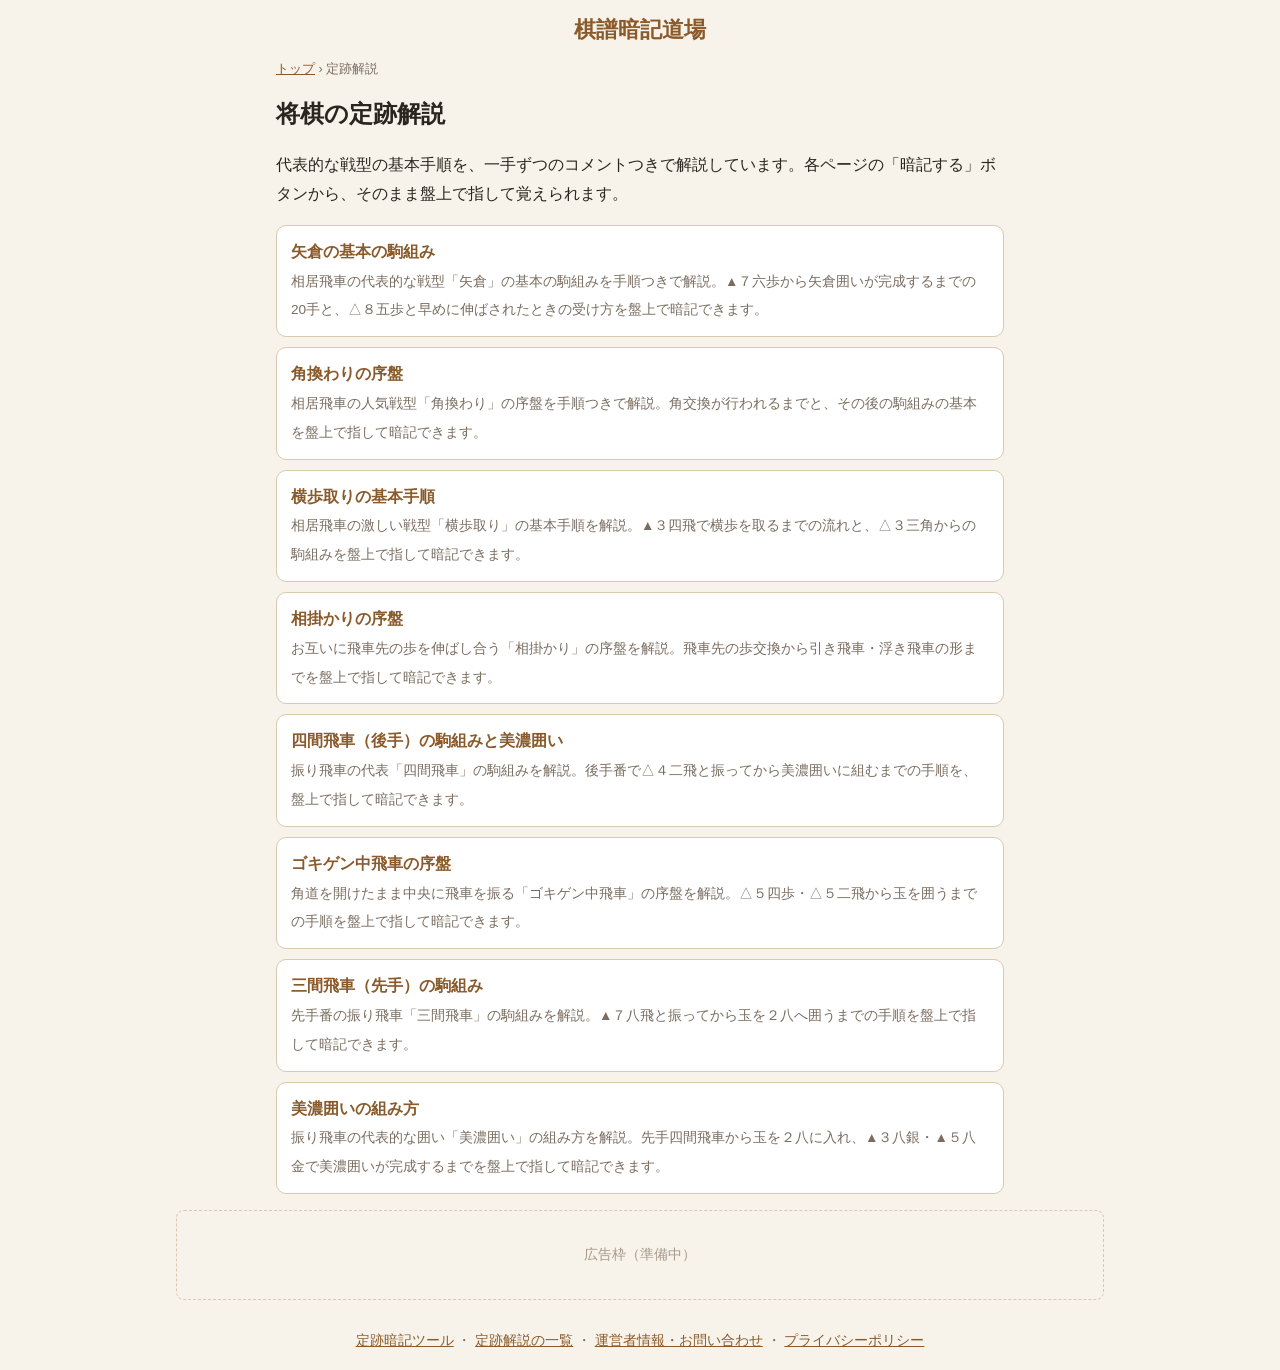
==== joseki/index.html @ 967552f3 "定跡解説ページ8本を追加（解説から暗記ツールへ直接読み込み、KIFダウンロード付き） Co-Authored-By: Claude Opus 5.5 (1M context) <noreply@ant" ====
<!doctype html>
<html lang="ja">
<head>
<meta charset="utf-8">
<meta name="viewport" content="width=device-width, initial-scale=1">
<title>将棋の定跡解説一覧｜手順を盤で覚える - 棋譜暗記道場</title>
<meta name="description" content="矢倉・角換わり・横歩取り・相掛かり・四間飛車・中飛車・三間飛車・美濃囲いなど、将棋の基本定跡を手順つきで解説。各定跡は盤上で指して暗記できます。">
<link rel="canonical" href="https://kodaka-yutaro.github.io/kifu-anki/joseki/">
<meta property="og:type" content="article">
<meta property="og:site_name" content="棋譜暗記道場">
<meta property="og:title" content="将棋の定跡解説一覧｜手順を盤で覚える - 棋譜暗記道場">
<meta property="og:description" content="矢倉・角換わり・横歩取り・相掛かり・四間飛車・中飛車・三間飛車・美濃囲いなど、将棋の基本定跡を手順つきで解説。各定跡は盤上で指して暗記できます。">
<meta property="og:url" content="https://kodaka-yutaro.github.io/kifu-anki/joseki/">
<meta name="twitter:card" content="summary">
<link rel="stylesheet" href="../style.css">
</head>
<body>
<header class="site-header"><p class="site-name"><a href="../index.html">棋譜暗記道場</a></p></header>
<main class="article">
<nav class="crumbs"><a href="../index.html">トップ</a> › 定跡解説</nav>
<h1>将棋の定跡解説</h1>
<p class="lead">代表的な戦型の基本手順を、一手ずつのコメントつきで解説しています。各ページの「暗記する」ボタンから、そのまま盤上で指して覚えられます。</p>
<ul class="article-list">
<li><a href="yagura.html"><b>矢倉の基本の駒組み</b><span>相居飛車の代表的な戦型「矢倉」の基本の駒組みを手順つきで解説。▲７六歩から矢倉囲いが完成するまでの20手と、△８五歩と早めに伸ばされたときの受け方を盤上で暗記できます。</span></a></li>
<li><a href="kakugawari.html"><b>角換わりの序盤</b><span>相居飛車の人気戦型「角換わり」の序盤を手順つきで解説。角交換が行われるまでと、その後の駒組みの基本を盤上で指して暗記できます。</span></a></li>
<li><a href="yokofudori.html"><b>横歩取りの基本手順</b><span>相居飛車の激しい戦型「横歩取り」の基本手順を解説。▲３四飛で横歩を取るまでの流れと、△３三角からの駒組みを盤上で指して暗記できます。</span></a></li>
<li><a href="aigakari.html"><b>相掛かりの序盤</b><span>お互いに飛車先の歩を伸ばし合う「相掛かり」の序盤を解説。飛車先の歩交換から引き飛車・浮き飛車の形までを盤上で指して暗記できます。</span></a></li>
<li><a href="shikenbisha.html"><b>四間飛車（後手）の駒組みと美濃囲い</b><span>振り飛車の代表「四間飛車」の駒組みを解説。後手番で△４二飛と振ってから美濃囲いに組むまでの手順を、盤上で指して暗記できます。</span></a></li>
<li><a href="gokigen-nakabisha.html"><b>ゴキゲン中飛車の序盤</b><span>角道を開けたまま中央に飛車を振る「ゴキゲン中飛車」の序盤を解説。△５四歩・△５二飛から玉を囲うまでの手順を盤上で指して暗記できます。</span></a></li>
<li><a href="sankenbisha.html"><b>三間飛車（先手）の駒組み</b><span>先手番の振り飛車「三間飛車」の駒組みを解説。▲７八飛と振ってから玉を２八へ囲うまでの手順を盤上で指して暗記できます。</span></a></li>
<li><a href="mino-gakoi.html"><b>美濃囲いの組み方</b><span>振り飛車の代表的な囲い「美濃囲い」の組み方を解説。先手四間飛車から玉を２八に入れ、▲３八銀・▲５八金で美濃囲いが完成するまでを盤上で指して暗記できます。</span></a></li>
</ul>
</main>
<div class="ad-slot" aria-label="広告">広告枠（準備中）</div>
<footer class="site-footer">
  <a href="../index.html">定跡暗記ツール</a> ・ <a href="index.html">定跡解説の一覧</a> ・ <a href="../about.html">運営者情報・お問い合わせ</a> ・ <a href="../privacy.html">プライバシーポリシー</a>
</footer>
</body>
</html>
---- style.css ----
:root { --bg:#f7f3ea; --panel:#fff; --text:#2b2520; --muted:#7a6d60; --accent:#8a5a2b; --board:#e8c37e; --line:#6b4a1f; --ok:#2e7d32; --ng:#c62828; --hl:#ffe08a; --target:rgba(46,125,50,.28); --border:#d9c9b0; }
* { box-sizing:border-box; }
body { margin:0; font-family:"Hiragino Sans","Noto Sans JP",sans-serif; background:var(--bg); color:var(--text); }
button, select, textarea { font:inherit; color:inherit; }
button, select { padding:6px 12px; border-radius:8px; border:1px solid var(--border); background:#fff; cursor:pointer; }
button:hover { border-color:var(--accent); }
button.active, button.primary { background:var(--accent); color:#fff; border-color:var(--accent); }
button.icon { min-width:36px; padding:6px 8px; }

.site-header { display:flex; align-items:center; justify-content:center; gap:10px; padding:14px 16px 4px; position:relative; max-width:960px; margin:0 auto; }
.site-header h1 { margin:0; color:var(--accent); font-size:1.4rem; }
.header-tools { position:absolute; right:16px; display:flex; gap:6px; }
.round { width:34px; height:34px; border-radius:50%; font-weight:bold; padding:0; }
html.no-arrows .arrow { display:none; }

main { max-width:960px; margin:0 auto; padding:0 16px; }
.bar { display:flex; gap:6px; align-items:center; flex-wrap:wrap; margin:10px 0; }
.bar select { flex:1; min-width:160px; }
.modes { display:flex; align-items:center; gap:6px; flex-wrap:wrap; margin:8px 0 12px; }
.modes-label { margin-left:10px; color:var(--muted); font-size:.85rem; }

.layout { display:flex; gap:20px; align-items:flex-start; flex-wrap:wrap; }
.board-area { flex:0 1 440px; display:flex; flex-direction:column; gap:6px; min-width:0; width:100%; }
.side { flex:1 1 260px; display:flex; flex-direction:column; gap:8px; min-width:0; }

.board-frame { display:grid; grid-template-columns:1fr 18px; grid-template-rows:16px auto; }
.files { grid-column:1; display:grid; grid-template-columns:repeat(9,1fr); font-size:.7rem; color:var(--muted); text-align:center; }
.ranks { grid-column:2; grid-row:2; display:grid; grid-template-rows:repeat(9,1fr); font-size:.7rem; color:var(--muted); align-items:center; text-align:center; }
.board { grid-column:1; grid-row:2; display:grid; grid-template-columns:repeat(9,1fr); grid-template-rows:repeat(9,1fr); aspect-ratio:9/9.8; background:var(--board); border:2px solid var(--line); }
.cell { border:1px solid rgba(107,74,31,.55); display:flex; align-items:center; justify-content:center; font-size:clamp(15px,5.2vw,27px); cursor:pointer; user-select:none; -webkit-tap-highlight-color:transparent; }
.cell span { display:inline-block; line-height:1; }
.cell.rev span { transform:rotate(180deg); }
.cell.promoted { color:#b71c1c; }
.cell.last { background:#f1d49a; }
.cell.selected { background:var(--hl); }
.cell.target { box-shadow:inset 0 0 0 100px var(--target); }
.cell.hint, .hand-piece.hint { outline:3px solid #1976d2; outline-offset:-3px; animation:pulse 1s infinite; }
@keyframes pulse { 50% { outline-color:transparent; } }

.hand { display:flex; align-items:center; gap:4px; min-height:38px; flex-wrap:wrap; }
.hand-label { font-size:.8rem; color:var(--muted); margin-right:4px; }
.hand-none { font-size:.8rem; color:#b8aa98; }
.hand-piece { padding:3px 8px; font-size:1.1rem; background:#f6e3bb; border-color:#d8b77a; }
.hand-piece small { font-size:.7rem; margin-left:1px; }
.hand-piece.selected { background:var(--hl); border-color:var(--accent); }

.message { margin:0; min-height:1.5em; font-weight:bold; }
.message.ok { color:var(--ok); } .message.ng { color:var(--ng); }
.progress { margin:0; color:var(--muted); font-size:.85rem; min-height:1.2em; }
.buttons { display:flex; flex-wrap:wrap; gap:6px; }
.buttons[hidden], [hidden] { display:none !important; }
.comment { width:100%; min-height:110px; resize:vertical; padding:8px 10px; border:1px solid var(--border); border-radius:8px; background:#fff; line-height:1.5; }
.comment[readonly] { background:#fbf8f2; }
.comment.empty { display:none; }

.tree-area { margin:16px 0; }
.tree { overflow:auto; max-height:320px; background:var(--panel); border:1px solid var(--border); border-radius:10px; padding:4px; }
.tree svg { display:block; }
.tree .edge { stroke:#bba98f; stroke-width:1.5; }
.tree .node { cursor:pointer; }
.tree .node rect { fill:#fff; stroke:#cbb89c; }
.tree .node text { font-size:11px; text-anchor:middle; fill:var(--text); }
.tree .node.onpath rect { fill:#f6ead2; }
.tree .node.current rect { fill:var(--accent); stroke:var(--accent); }
.tree .node.current text { fill:#fff; font-weight:bold; }
.tree .node.done rect { fill:#dff0d8; stroke:#8bc48a; }
.tree .node.hidden text { fill:#b8aa98; }
.tree .cmark { fill:#e09a2b; }
body.drilling .tree .node { cursor:default; }

.ad-slot { max-width:928px; margin:12px auto; min-height:90px; display:flex; align-items:center; justify-content:center; border:1px dashed var(--border); color:#a8998a; font-size:.85rem; border-radius:8px; }
@media (max-width:960px) { .ad-slot { margin:12px 16px; } }
.site-footer { text-align:center; padding:20px 16px; font-size:.85rem; color:var(--muted); }
.site-footer a { color:var(--accent); }

.dialog { border:none; border-radius:12px; padding:20px 22px; max-width:min(560px, calc(100vw - 32px)); box-shadow:0 8px 30px rgba(0,0,0,.25); color:var(--text); }
.dialog::backdrop { background:rgba(0,0,0,.35); }
.dialog h2 { margin:0 0 8px; font-size:1.2rem; color:var(--accent); }
.dialog h3 { margin:14px 0 4px; font-size:1rem; }
.dialog ul { margin:0; padding-left:1.2em; line-height:1.6; }
.dialog .note { color:var(--muted); font-size:.85rem; }
.dialog form { margin-top:14px; text-align:right; }
.dialog.small p { margin:0; font-weight:bold; }
.dialog .row { display:flex; gap:8px; justify-content:flex-end; }

/* プライバシーポリシー等のページ */
.panel { background:var(--panel); border-radius:12px; padding:16px; margin:16px 0; box-shadow:0 1px 4px rgba(0,0,0,.08); }
@media (max-width:600px) { .bar select { flex-basis:100%; } .bar button { flex:1; } }

/* ---- 盤のデザイン ---- */
html[data-board="light"] { --board:#f6e9cf; --line:#9a7b4f; }
html[data-board="green"] { --board:#cfe3c4; --line:#4f7a45; }
html[data-board="dark"] { --board:#3b3631; --line:#1d1a17; }
html[data-board="dark"] .cell { color:#f3ece1; border-color:rgba(0,0,0,.6); }
html[data-board="dark"] .cell.last { background:#5a4c3c; }
html[data-board="dark"] .cell.selected { background:#7a6530; }
html[data-board="dark"] .cell.promoted { color:#ff8a80; }
html[data-board="kaya"] .board { background:linear-gradient(135deg,#ebc882,#e2b96e 60%,#e9c47c); }

/* ---- 駒のデザイン ---- */
html[data-pieces="mincho"] .cell, html[data-pieces="mincho"] .hand-piece, .pieces-mincho { font-family:"Hiragino Mincho ProN","Yu Mincho","Noto Serif JP",serif; font-weight:bold; }
html[data-pieces="koma"] .cell span, html[data-pieces="kokuryu"] .cell span, .pieces-koma span, .pieces-kokuryu span {
  width:84%; height:90%; display:inline-flex; align-items:center; justify-content:center; padding-top:12%;
  clip-path:polygon(50% 0,86% 16%,100% 100%,0 100%,14% 16%); font-size:.9em;
  font-family:"Hiragino Mincho ProN","Yu Mincho","Noto Serif JP",serif; font-weight:bold; }
html[data-pieces="koma"] .cell span, .pieces-koma span { background:linear-gradient(#fbe7b5,#f0cf8a); color:#2b2520; }
html[data-pieces="kokuryu"] .cell span, .pieces-kokuryu span { background:linear-gradient(#3a3a3a,#141414); color:#f5efe4; }
html[data-pieces="koma"] .cell.promoted span, .pieces-koma.promoted span { color:#b71c1c; }
html[data-pieces="kokuryu"] .cell.promoted span { color:#ff8a80; }
html[data-pieces="koma"] .hand-piece, html[data-pieces="kokuryu"] .hand-piece { font-family:"Hiragino Mincho ProN","Yu Mincho","Noto Serif JP",serif; font-weight:bold; }
html[data-pieces="kokuryu"] .hand-piece { background:#222; color:#f5efe4; border-color:#000; }

/* ---- 設定ダイアログ ---- */
.choices { display:grid; grid-template-columns:repeat(4,1fr); gap:8px; }
.choices label { display:flex; flex-direction:column; align-items:center; gap:4px; padding:8px 4px; border:1px solid var(--border); border-radius:10px; cursor:pointer; font-size:.85rem; }
.choices label:has(input:checked) { border-color:var(--accent); box-shadow:0 0 0 2px var(--accent) inset; }
.choices input { position:absolute; opacity:0; pointer-events:none; }
.swatch { width:44px; height:44px; border-radius:4px; border:2px solid; background-image:linear-gradient(currentColor 1px,transparent 1px),linear-gradient(90deg,currentColor 1px,transparent 1px); background-size:11px 11px; }
.board-kaya { background-color:#e8c37e; color:#6b4a1f; border-color:#6b4a1f; }
.board-light { background-color:#f6e9cf; color:#9a7b4f; border-color:#9a7b4f; }
.board-green { background-color:#cfe3c4; color:#4f7a45; border-color:#4f7a45; }
.board-dark { background-color:#3b3631; color:#1d1a17; border-color:#1d1a17; }
.sample { width:44px; height:44px; display:flex; align-items:center; justify-content:center; font-size:26px; background:#e8c37e; border-radius:4px; }
.sample > span { line-height:1; }
.check { display:flex; gap:8px; align-items:center; cursor:pointer; }

.intro { max-width:928px; margin:8px auto 0; padding:0 16px; color:var(--muted); font-size:.85rem; line-height:1.7; }
.intro h2 { font-size:.95rem; margin:0 0 4px; color:var(--text); }
.intro p { margin:0; }

/* ---- 定跡解説ページ ---- */
.site-name { margin:0; font-size:1.4rem; font-weight:bold; }
.site-name a { color:var(--accent); text-decoration:none; }
.article { max-width:760px; line-height:1.8; }
.article h1 { font-size:1.5rem; margin:12px 0 8px; }
.article h2 { font-size:1.15rem; margin:28px 0 8px; padding-bottom:4px; border-bottom:2px solid var(--border); }
.article h3 { font-size:1rem; margin:16px 0 4px; }
.article a { color:var(--accent); }
.crumbs { font-size:.8rem; color:var(--muted); margin-top:8px; }
.lead { font-size:1rem; }
.cta { margin:16px 0; display:flex; gap:8px; flex-wrap:wrap; }
.button { display:inline-block; padding:8px 16px; border-radius:8px; border:1px solid var(--border); background:#fff; text-decoration:none; }
.article a.button.primary { color:#fff; background:var(--accent); border-color:var(--accent); }
.moves { list-style:none; padding:0; margin:0; }
.moves li { padding:4px 0; border-bottom:1px dashed #eadfcd; }
.mv { font-weight:bold; display:inline-block; min-width:9em; }
.mv-note { color:#5a4a3a; font-size:.92rem; }
.static-board { margin:8px 0; max-width:360px; }
.static-board .board { aspect-ratio:9/9.8; }
.static-board .cell { cursor:default; font-size:clamp(13px,4.2vw,20px); }
.static-hand { margin:4px 0; font-size:.85rem; color:var(--muted); }
.article-list { list-style:none; padding:0; }
.article-list li { margin:10px 0; }
.article-list a { display:block; padding:12px 14px; background:#fff; border:1px solid var(--border); border-radius:10px; text-decoration:none; color:var(--text); }
.article-list a:hover { border-color:var(--accent); }
.article-list b { display:block; color:var(--accent); }
.article-list span { font-size:.85rem; color:var(--muted); }
.related ul { padding-left:1.2em; }
.intro a { color:var(--accent); }
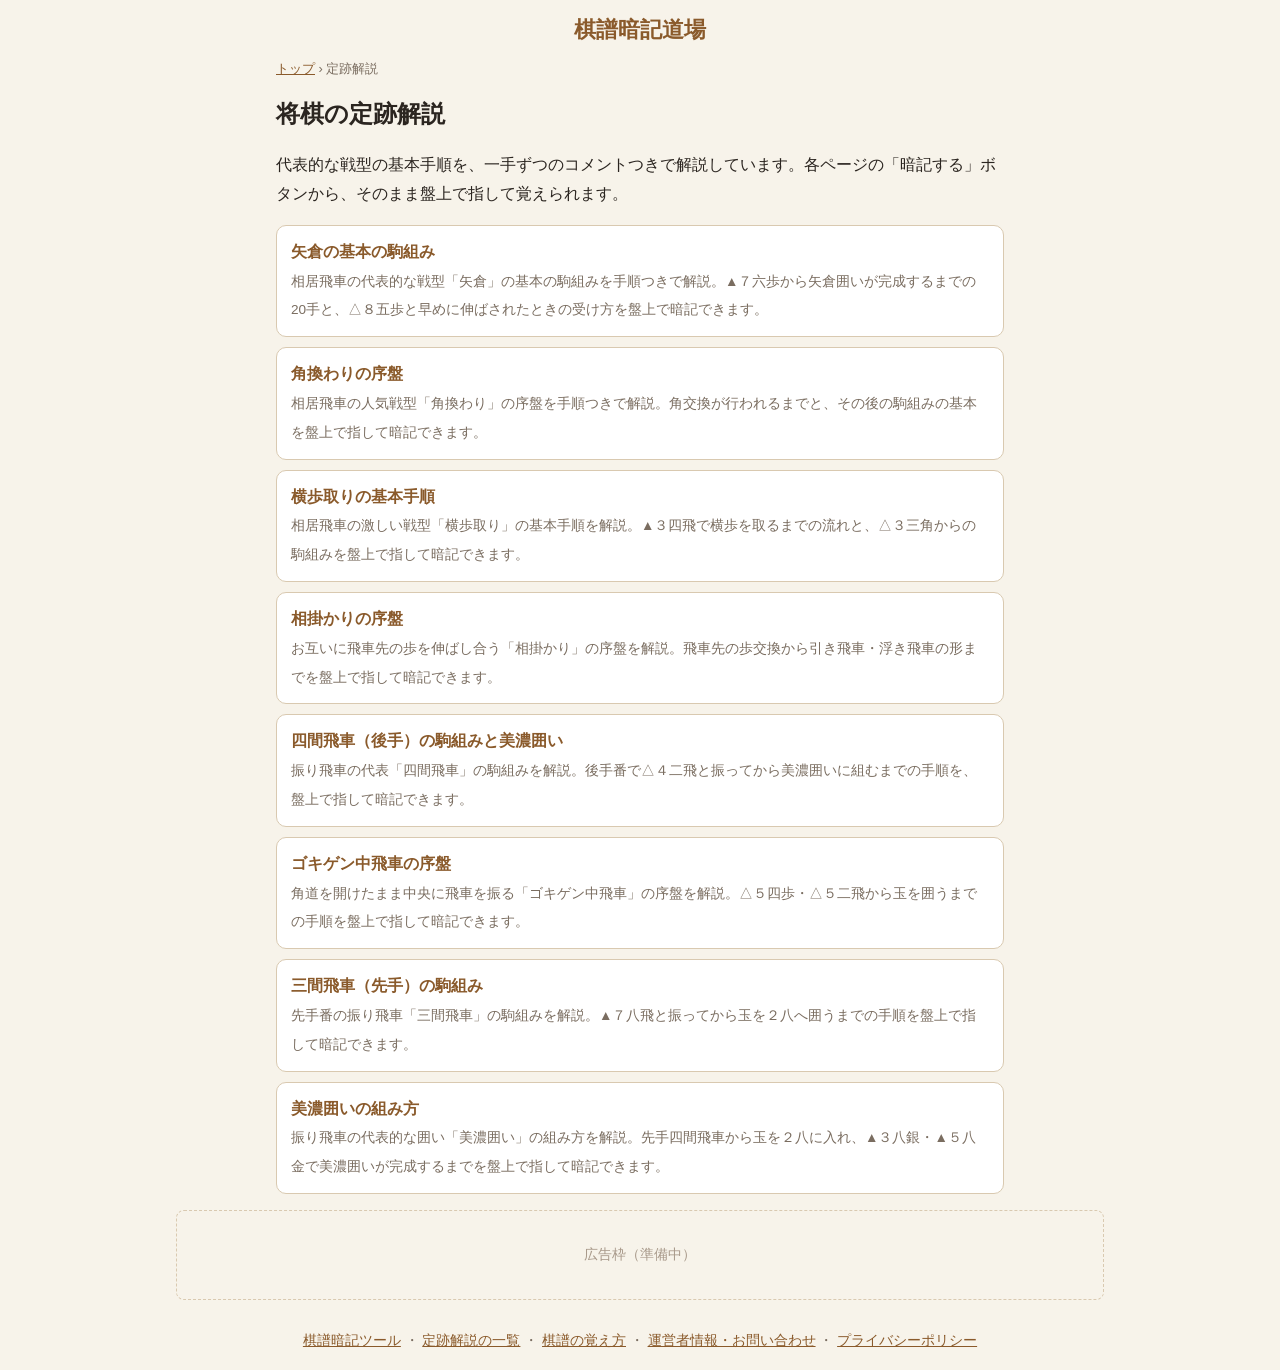
==== commit 4815573d: "「棋譜 暗記 サイト」で検索に出やすいようにタイトル・紹介文を見直し、棋譜の覚え方の記事を追加 Co-Authored-By: Claude Opus 5.5 (1M context) <norepl" ====
--- a/joseki/index.html
+++ b/joseki/index.html
@@ -5,12 +5,12 @@
 <meta name="viewport" content="width=device-width, initial-scale=1">
 <title>将棋の定跡解説一覧｜手順を盤で覚える - 棋譜暗記道場</title>
 <meta name="description" content="矢倉・角換わり・横歩取り・相掛かり・四間飛車・中飛車・三間飛車・美濃囲いなど、将棋の基本定跡を手順つきで解説。各定跡は盤上で指して暗記できます。">
-<link rel="canonical" href="https://kodaka-yutaro.github.io/kifu-anki/joseki/">
+<link rel="canonical" href="https://kifu.kdking-tools.com/joseki/">
 <meta property="og:type" content="article">
 <meta property="og:site_name" content="棋譜暗記道場">
 <meta property="og:title" content="将棋の定跡解説一覧｜手順を盤で覚える - 棋譜暗記道場">
 <meta property="og:description" content="矢倉・角換わり・横歩取り・相掛かり・四間飛車・中飛車・三間飛車・美濃囲いなど、将棋の基本定跡を手順つきで解説。各定跡は盤上で指して暗記できます。">
-<meta property="og:url" content="https://kodaka-yutaro.github.io/kifu-anki/joseki/">
+<meta property="og:url" content="https://kifu.kdking-tools.com/joseki/">
 <meta name="twitter:card" content="summary">
 <link rel="stylesheet" href="../style.css">
 </head>
@@ -33,7 +33,7 @@
 </main>
 <div class="ad-slot" aria-label="広告">広告枠（準備中）</div>
 <footer class="site-footer">
-  <a href="../index.html">定跡暗記ツール</a> ・ <a href="index.html">定跡解説の一覧</a> ・ <a href="../about.html">運営者情報・お問い合わせ</a> ・ <a href="../privacy.html">プライバシーポリシー</a>
+  <a href="../index.html">棋譜暗記ツール</a> ・ <a href="index.html">定跡解説の一覧</a> ・ <a href="../oboekata.html">棋譜の覚え方</a> ・ <a href="../about.html">運営者情報・お問い合わせ</a> ・ <a href="../privacy.html">プライバシーポリシー</a>
 </footer>
 </body>
 </html>
--- a/style.css
+++ b/style.css
@@ -33,9 +33,9 @@
 .cell.promoted { color:#b71c1c; }
 .cell.last { background:#f1d49a; }
 .cell.selected { background:var(--hl); }
-.cell.target { box-shadow:inset 0 0 0 100px var(--target); }
 .cell.hint, .hand-piece.hint { outline:3px solid #1976d2; outline-offset:-3px; animation:pulse 1s infinite; }
 @keyframes pulse { 50% { outline-color:transparent; } }
+.cell.target { box-shadow:inset 0 0 0 100px var(--target); }
 
 .hand { display:flex; align-items:center; gap:4px; min-height:38px; flex-wrap:wrap; }
 .hand-label { font-size:.8rem; color:var(--muted); margin-right:4px; }
@@ -157,3 +157,10 @@
 .article-list span { font-size:.85rem; color:var(--muted); }
 .related ul { padding-left:1.2em; }
 .intro a { color:var(--accent); }
+.comment-cover { width:100%; min-height:110px; border:2px dashed var(--border); border-radius:8px; background:repeating-linear-gradient(45deg,#fbf3e3,#fbf3e3 8px,#f6ead2 8px,#f6ead2 16px); color:var(--accent); font-weight:bold; }
+.check + .check { margin-top:6px; }
+.site-header .tagline { display:block; font-size:.7rem; font-weight:normal; color:var(--muted); text-align:center; letter-spacing:.05em; }
+.intro h2 + p, .intro ul + p { margin-top:4px; }
+.intro h2:not(:first-child) { margin-top:14px; }
+.intro ul { margin:4px 0; padding-left:1.2em; }
+.intro li { margin:2px 0; }
